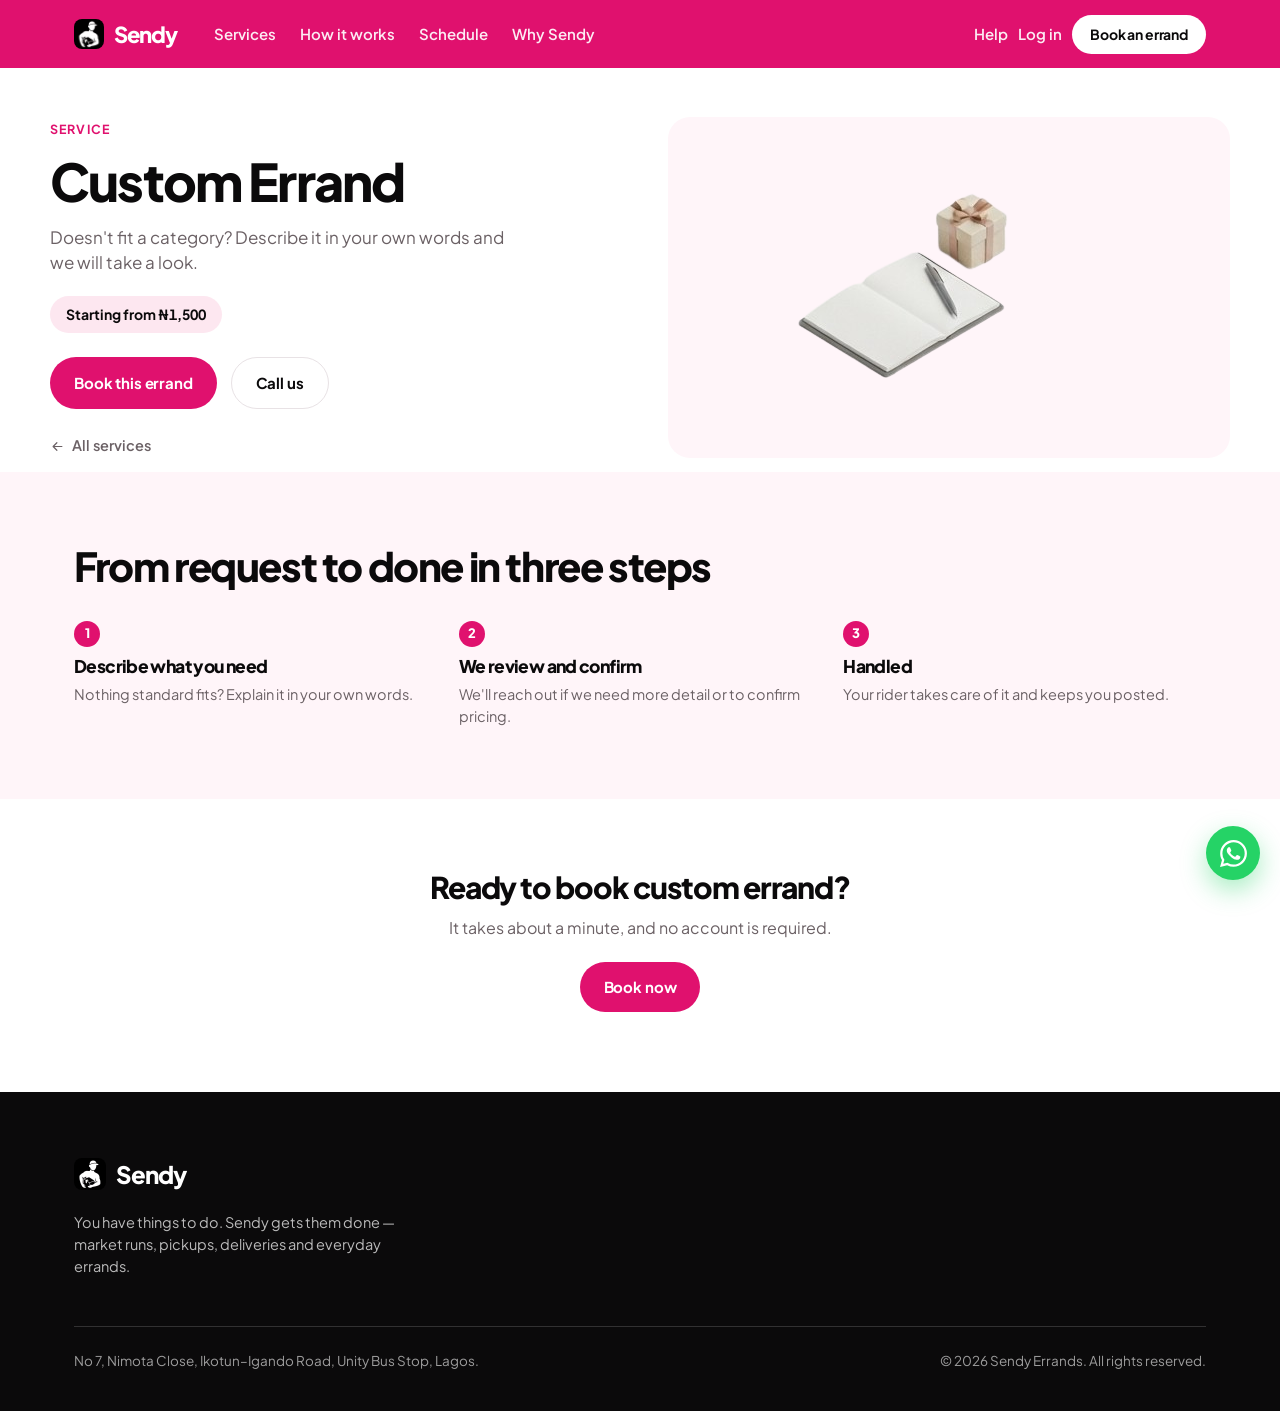
==== services/custom-errand.html @ cc8cc97a "Put the parked redesign on sendyerrands.online The Uber-inspired static redesign replaces the old si" ====
<!doctype html>
<html lang="en">
<head>
<meta charset="utf-8">
<meta name="viewport" content="width=device-width, initial-scale=1, viewport-fit=cover">

<title>Custom Errand | Sendy Errands</title>
<meta name="description" content="Doesn't fit a category? Describe it in your own words and we will take a look.">
<meta name="theme-color" content="#E0116E">

<link rel="icon" href="../img/logo-badge.png" type="image/png">
<link rel="preconnect" href="https://fonts.googleapis.com">
<link rel="preconnect" href="https://fonts.gstatic.com" crossorigin>
<link rel="stylesheet" href="https://fonts.googleapis.com/css2?family=Plus+Jakarta+Sans:wght@400;500;600;700;800&display=swap">
<link rel="stylesheet" href="../styles.css">
</head>
<body>

<a href="#main" class="skip">Skip to content</a>

<header class="nav">
  <div class="wrap nav__in">
    <a href="../index.html" class="nav__brand"><img src="../img/logo-badge.png" alt="">Sendy</a>
    <nav class="nav__links" aria-label="Primary">
      <a href="../index.html#services">Services</a>
      <a href="../index.html#how">How it works</a>
      <a href="../index.html#plan">Schedule</a>
      <a href="../index.html#why">Why Sendy</a>
    </nav>
    <div class="nav__right">
      <a href="tel:+2347047654376" class="nav__help">Help</a>
      <a href="../index.html#account" class="nav__help">Log in</a>
      <a href="https://sendyerrands.com/book.php" target="_blank" rel="noopener" class="btn btn--white btn--sm">Book an errand</a>
      <button type="button" class="burger" id="burger" aria-label="Open menu" aria-expanded="false" aria-controls="mobile-nav"><span></span><span></span><span></span></button>
    </div>
  </div>
</header>

<div class="mobile-nav" id="mobile-nav" data-open="false">
  <a href="../index.html#services">Services</a>
  <a href="../index.html#how">How it works</a>
  <a href="../index.html#plan">Schedule</a>
  <a href="../index.html#why">Why Sendy</a>
  <a href="../index.html#account">Log in</a>
  <a href="https://sendyerrands.com/book.php" target="_blank" rel="noopener" class="btn btn--white">Book an errand</a>
</div>

<main id="main">

  <section class="wrap svc-hero">
    <div>
      <span class="svc-hero__eyebrow">Service</span>
      <h1>Custom Errand</h1>
      <p class="svc-hero__lead">Doesn't fit a category? Describe it in your own words and we will take a look.</p>
      <span class="svc-hero__price">Starting from ₦1,500</span>
      <div class="svc-hero__actions">
        <a class="btn btn--pink" href="https://sendyerrands.com/book.php" target="_blank" rel="noopener">Book this errand</a>
        <a class="btn btn--ghost" href="tel:+2347047654376">Call us</a>
      </div>
      <a class="svc-back" href="../index.html#services">
        <svg width="15" height="15" viewBox="0 0 24 24" aria-hidden="true"><path d="M19 12H5M5 12l6-6M5 12l6 6" stroke="currentColor" stroke-width="1.9" fill="none" stroke-linecap="round" stroke-linejoin="round"/></svg>
        All services
      </a>
    </div>
    <div class="svc-hero__art">
      <img src="../img/services/custom-errand.png" alt="" loading="eager">
    </div>
  </section>

  <section class="sec sec--tint">
    <div class="wrap">
      <h2 class="sec__title">From request to done in three steps</h2>
      <div class="icards">
        <div class="icard">
          <span class="icard__n">1</span>
          <h3>Describe what you need</h3>
          <p>Nothing standard fits? Explain it in your own words.</p>
        </div>
        <div class="icard">
          <span class="icard__n">2</span>
          <h3>We review and confirm</h3>
          <p>We'll reach out if we need more detail or to confirm pricing.</p>
        </div>
        <div class="icard">
          <span class="icard__n">3</span>
          <h3>Handled</h3>
          <p>Your rider takes care of it and keeps you posted.</p>
        </div>
      </div>
    </div>
  </section>

  <section class="sec svc-cta">
    <div class="wrap">
      <h2>Ready to book custom errand?</h2>
      <p>It takes about a minute, and no account is required.</p>
      <a class="btn btn--pink" href="https://sendyerrands.com/book.php" target="_blank" rel="noopener">Book now</a>
    </div>
  </section>

</main>

<footer class="foot">
  <div class="wrap">
    <a href="../index.html" class="foot__brand"><img src="../img/logo-badge.png" alt="">Sendy</a>
    <p class="foot__about">You have things to do. Sendy gets them done — market runs, pickups, deliveries and everyday errands.</p>
    <div class="foot__base">
      <span>No 7, Nimota Close, Ikotun–Igando Road, Unity Bus Stop, Lagos.</span>
      <span>© 2026 Sendy Errands. All rights reserved.</span>
    </div>
  </div>
</footer>

<a class="wa" href="https://sendyerrands.com/book.php" target="_blank" rel="noopener" aria-label="Chat with Sendy on WhatsApp">
  <svg width="27" height="27" viewBox="0 0 24 24" aria-hidden="true"><path fill="currentColor" d="M17.47 14.38c-.3-.15-1.76-.87-2.03-.97-.27-.1-.47-.15-.67.15-.2.3-.77.97-.94 1.16-.17.2-.35.22-.64.08-.3-.15-1.26-.47-2.39-1.48-.88-.79-1.48-1.76-1.65-2.06-.17-.3-.02-.46.13-.6.13-.14.3-.35.45-.52.15-.18.2-.3.3-.5.1-.2.05-.37-.03-.52-.07-.15-.67-1.61-.91-2.2-.24-.58-.49-.5-.67-.51h-.57c-.2 0-.52.07-.8.37-.27.3-1.04 1.02-1.04 2.48 0 1.46 1.07 2.87 1.22 3.07.15.2 2.1 3.2 5.08 4.49.7.3 1.26.49 1.69.62.71.23 1.36.2 1.87.12.57-.09 1.76-.72 2-1.41.25-.7.25-1.29.18-1.42-.08-.12-.28-.2-.58-.34"/><path fill="currentColor" d="M12.05 21.79h-.01a9.87 9.87 0 0 1-5.03-1.38l-.36-.21-3.74.98 1-3.65-.24-.37a9.86 9.86 0 0 1-1.51-5.26C2.16 6.45 6.6 2.01 12.05 2.01c2.64 0 5.12 1.03 6.99 2.9a9.83 9.83 0 0 1 2.89 6.99c0 5.45-4.43 9.89-9.88 9.89m8.41-18.3A11.82 11.82 0 0 0 12.05.01C5.5.01.16 5.35.16 11.9c0 2.1.55 4.15 1.59 5.95L.06 24l6.3-1.65a11.88 11.88 0 0 0 5.69 1.45c6.55 0 11.89-5.34 11.89-11.9a11.82 11.82 0 0 0-3.48-8.41Z"/></svg>
</a>

<script>
(function () {
  var burger = document.getElementById('burger');
  var menu = document.getElementById('mobile-nav');
  if (!burger || !menu) return;
  function setOpen(open) {
    menu.setAttribute('data-open', open ? 'true' : 'false');
    burger.setAttribute('aria-expanded', open ? 'true' : 'false');
  }
  burger.addEventListener('click', function () { setOpen(menu.getAttribute('data-open') !== 'true'); });
  menu.addEventListener('click', function (e) { if (e.target.closest('a')) setOpen(false); });
  document.addEventListener('keydown', function (e) { if (e.key === 'Escape') setOpen(false); });
})();
</script>

</body>
</html>
---- styles.css ----
/* ==========================================================================
   SENDY ERRANDS — website redesign
   Structured so it can drop into the PHP site: this stylesheet goes to
   assets/css/, the header and footer map to includes/header.php and
   includes/footer.php, and each <section> maps to a block in the page body.
   ========================================================================== */

:root {
  /* Pink carries the structural weight, where the reference design uses black:
     the nav, the primary buttons, the emphasis. Text stays near-black — pink
     body copy at paragraph sizes is unreadable. */
  --pink:       #E0116E;
  --pink-deep:  #9C0B4E;
  --pink-tint:  #FDE7F0;
  --pink-wash:  #FFF5F9;

  --ink:        #0B0A0B;
  --paper:      #FFFFFF;
  --field:      #F2EFF0;
  --line:       #E8E2E5;
  --muted:      #6B6165;

  --r-field: 10px;
  --r-card:  16px;
  --r-panel: 22px;

  --wrap: 1180px;

  --font: 'Plus Jakarta Sans', -apple-system, BlinkMacSystemFont, 'Segoe UI', system-ui, sans-serif;
}

*, *::before, *::after { box-sizing: border-box; }

html { scroll-behavior: smooth; scroll-padding-top: 84px; }

body {
  margin: 0;
  background: var(--paper);
  color: var(--ink);
  font-family: var(--font);
  font-size: 16px;
  line-height: 1.5;
  -webkit-font-smoothing: antialiased;
  padding-left: env(safe-area-inset-left, 0px);
  padding-right: env(safe-area-inset-right, 0px);
  overflow-x: hidden;
}

img { max-width: 100%; height: auto; display: block; }
a { color: inherit; text-decoration: none; }
ul { margin: 0; padding: 0; list-style: none; }
button { font: inherit; cursor: pointer; }

h1, h2, h3, h4 {
  margin: 0;
  font-weight: 800;
  letter-spacing: -0.035em;
  line-height: 1.08;
  text-wrap: balance;
}

p { margin: 0; }

:focus-visible {
  outline: 3px solid var(--pink);
  outline-offset: 3px;
  border-radius: 6px;
}

@media (prefers-reduced-motion: reduce) {
  *, *::before, *::after {
    animation-duration: .001ms !important;
    transition-duration: .001ms !important;
    scroll-behavior: auto !important;
  }
}

.wrap { max-width: var(--wrap); margin: 0 auto; padding-inline: 24px; }

.skip { position: absolute; left: -9999px; }
.skip:focus {
  left: 16px; top: 16px; z-index: 200;
  background: #fff; color: var(--ink);
  padding: 12px 18px; border-radius: 10px; font-weight: 700;
}

/* ---------- buttons ---------- */
.btn {
  display: inline-flex;
  align-items: center;
  justify-content: center;
  gap: 8px;
  border: 0;
  border-radius: 999px;
  padding: 14px 24px;
  font-size: 15px;
  font-weight: 700;
  letter-spacing: -0.01em;
  white-space: nowrap;
  transition: background .18s ease, color .18s ease, border-color .18s ease;
}
.btn--pink  { background: var(--pink); color: #fff; }
.btn--pink:hover { background: var(--pink-deep); }
.btn--white { background: #fff; color: var(--ink); }
.btn--white:hover { background: #f1eced; }
.btn--dark  { background: var(--ink); color: #fff; }
.btn--dark:hover { background: #2a2528; }
.btn--ghost { background: transparent; color: var(--ink); border: 1.5px solid var(--line); }
.btn--ghost:hover { border-color: var(--ink); }
.btn--sm    { padding: 9px 18px; font-size: 14px; }
.btn--block { width: 100%; }

/* ---------- nav ---------- */
.nav {
  position: sticky;
  top: 0;
  z-index: 100;
  background: var(--pink);
  color: #fff;
  padding-top: env(safe-area-inset-top, 0px);
}
.nav__in {
  display: flex;
  align-items: center;
  gap: 28px;
  height: 68px;
}
.nav__brand {
  display: inline-flex;
  align-items: center;
  gap: 10px;
  font-size: 22px;
  font-weight: 800;
  letter-spacing: -0.04em;
  margin-right: 8px;
}
.nav__brand img {
  width: 30px; height: 30px;
  border-radius: 8px;
  background: #fff;
}
.nav__links { display: flex; gap: 24px; font-size: 15px; font-weight: 600; }
.nav__links a { opacity: .92; }
.nav__links a:hover { opacity: 1; text-decoration: underline; text-underline-offset: 4px; }
.nav__right { display: flex; align-items: center; gap: 10px; margin-left: auto; }
.nav__help { font-size: 15px; font-weight: 600; opacity: .92; }
.nav__help:hover { opacity: 1; }

.burger {
  display: none;
  width: 40px; height: 40px;
  border-radius: 10px;
  border: 1.5px solid rgba(255,255,255,.45);
  background: transparent;
  flex-direction: column;
  align-items: center;
  justify-content: center;
  gap: 4px;
}
.burger span { width: 16px; height: 1.8px; background: #fff; border-radius: 2px; }

.mobile-nav { display: none; background: var(--pink); color: #fff; padding: 4px 24px 20px; }
.mobile-nav[data-open="true"] { display: block; }
.mobile-nav a {
  display: block;
  padding: 13px 0;
  font-size: 16px;
  font-weight: 600;
  border-bottom: 1px solid rgba(255,255,255,.22);
}
.mobile-nav .btn { margin-top: 16px; width: 100%; }

@media (max-width: 960px) {
  .nav__links, .nav__help { display: none; }
  .burger { display: flex; }
}
@media (max-width: 520px) {
  .nav__right .btn { display: none; }
}

/* ---------- hero ---------- */
.hero { padding: 56px 0 72px; }
.hero__grid {
  display: grid;
  grid-template-columns: 1fr 1fr;
  gap: 64px;
  align-items: start;
}
.hero__place {
  display: inline-flex;
  align-items: center;
  gap: 8px;
  font-size: 14px;
  font-weight: 600;
  color: var(--muted);
  margin-bottom: 18px;
}
.hero__place svg { color: var(--ink); }
.hero__change {
  border: 0;
  background: none;
  padding: 0;
  font: inherit;
  font-weight: 600;
  color: var(--ink);
  text-decoration: underline;
  text-underline-offset: 3px;
}
.hero__change:hover { color: var(--pink); }
.hero__city-select {
  font: inherit;
  font-weight: 600;
  color: var(--ink);
  background: #fff;
  border: 1.5px solid var(--line);
  border-radius: 8px;
  padding: 5px 9px;
}
.hero h1 {
  font-size: clamp(38px, 5.4vw, 60px);
  max-width: 11ch;
}
.hero__lead {
  margin-top: 18px;
  font-size: 17px;
  color: var(--muted);
  max-width: 38ch;
}

/* The pickup/drop-off pair, joined by a line between the two markers — the
   errand has a start and an end, and the control should look like it. */
.route { margin-top: 26px; display: grid; gap: 2px; position: relative; }
.route__row {
  display: flex;
  align-items: center;
  gap: 14px;
  background: var(--field);
  border-radius: var(--r-field);
  padding: 0 16px;
}
.route__row:first-child { border-radius: var(--r-field) var(--r-field) 4px 4px; }
.route__row:last-child  { border-radius: 4px 4px var(--r-field) var(--r-field); }
.route__marker { flex: none; width: 10px; display: grid; place-items: center; }
.route__marker i {
  display: block; width: 9px; height: 9px;
  background: var(--ink);
}
.route__marker--start i { border-radius: 50%; }
.route__marker--end i   { border-radius: 2px; }
.route__row input {
  flex: 1;
  min-width: 0;
  border: 0;
  background: transparent;
  padding: 18px 0;
  font: inherit;
  font-size: 15.5px;
  color: var(--ink);
}
.route__row input::placeholder { color: #7d7276; }
.route__row input:focus { outline: none; }
.route__link {
  position: absolute;
  left: 20px; top: 28px;
  width: 1.5px; height: 24px;
  background: var(--ink);
  opacity: .45;
}
.route__locate { flex: none; color: var(--ink); background: none; border: 0; padding: 6px; display: grid; place-items: center; }

.hero__actions { display: flex; flex-wrap: wrap; align-items: center; gap: 18px; margin-top: 22px; }
.hero__note { font-size: 14.5px; font-weight: 600; text-decoration: underline; text-underline-offset: 3px; }

/* hero visual + the glass strip carried over from the reference: a floating
   prompt over the image, which is a genuinely good place for the one action
   the page most wants. */
.hero__visual { position: relative; border-radius: var(--r-panel); overflow: hidden; }
.hero__visual img { width: 100%; aspect-ratio: 4 / 3.35; object-fit: cover; object-position: center 22%; }
.glass {
  position: absolute;
  left: 16px; right: 16px; bottom: 16px;
  display: flex;
  align-items: center;
  justify-content: space-between;
  gap: 16px;
  padding: 14px 14px 14px 22px;
  border-radius: 16px;
  background: rgba(22,16,19,.42);
  backdrop-filter: blur(16px) saturate(140%);
  -webkit-backdrop-filter: blur(16px) saturate(140%);
  border: 1px solid rgba(255,255,255,.22);
}
.glass strong { color: #fff; font-size: 16.5px; font-weight: 700; letter-spacing: -0.02em; }

@media (max-width: 900px) {
  .hero { padding: 36px 0 52px; }
  .hero__grid { grid-template-columns: 1fr; gap: 36px; }
  .hero h1 { max-width: none; }
}

/* On a phone the hero photo is dropped entirely. Stacked, it pushes the one
   thing that matters — the pickup and drop-off fields — below the fold, and a
   decorative image is a poor trade for the page's primary action. The glass
   strip's call to action is already repeated in the nav and further down, so
   nothing is lost with it. */
@media (max-width: 760px) {
  .hero__visual { display: none; }
  .hero { padding-bottom: 36px; }
}

@media (max-width: 430px) {
  .glass { flex-direction: column; align-items: stretch; text-align: center; padding: 16px; }
}

/* ---------- section scaffolding ---------- */
.sec { padding: 72px 0; }
.sec--tint { background: var(--pink-wash); }
.sec__title { font-size: clamp(27px, 3.6vw, 40px); margin-bottom: 34px; }
.sec__lead { margin-top: 14px; color: var(--muted); font-size: 17px; max-width: 52ch; }

@media (max-width: 768px) { .sec { padding: 52px 0; } }

/* ---------- services ---------- */
.services {
  display: grid;
  grid-template-columns: repeat(auto-fit, minmax(248px, 1fr));
  gap: 20px;
}
.service {
  display: flex;
  flex-direction: column;
  background: var(--pink-wash);
  border-radius: var(--r-card);
  padding: 26px 24px 24px;
  transition: background .2s ease;
}
.service:hover { background: var(--pink-tint); }
.service__top { display: flex; align-items: flex-start; justify-content: space-between; gap: 12px; }
.service h3 { font-size: 19px; letter-spacing: -0.03em; }
.service p { margin-top: 8px; font-size: 14.5px; color: var(--muted); flex: 1; }
/* The illustration sits at a fixed box so seven images of different
   proportions still line up across the row. */
.service__art {
  flex: none;
  width: 92px; height: 78px;
  display: grid;
  place-items: center;
}
.service__art img { max-height: 78px; width: auto; }
.service__price {
  margin-top: 16px;
  font-size: 13px;
  font-weight: 700;
  color: var(--ink);
  font-variant-numeric: tabular-nums;
}
.service .btn { margin-top: 16px; align-self: flex-start; }

/* ---------- "plan ahead" banner ---------- */
.plan { display: grid; grid-template-columns: 1.62fr 1fr; gap: 24px; align-items: start; }
/* No padding on the grid itself — it applied to the art column too, which is
   what put a stubborn band of tint above the illustration. The copy column
   carries its own padding instead, so the art can sit flush to the panel. */
.plan__panel {
  position: relative;
  display: grid;
  /* Weighted to the copy: an even split squeezed the date and time fields onto
     separate rows, and the form is the point of the panel. */
  grid-template-columns: 1.15fr 0.85fr;
  gap: 20px;
  background: var(--pink-tint);
  border-radius: var(--r-panel);
  padding: 0;
  overflow: hidden;
  align-items: center;
}
/* Padding on all four sides. Previously the right and bottom were zero, which
   left the call to action pressed against the edge of the panel. */
.plan__copy { padding: 36px; }
.plan__tabs { display: flex; gap: 8px; margin-bottom: 22px; }
.plan__tab {
  border: 0;
  border-radius: 999px;
  padding: 9px 20px;
  font-size: 14px;
  font-weight: 700;
  background: rgba(255,255,255,.7);
  color: var(--ink);
}
.plan__tab[aria-selected="true"] { background: var(--pink); color: #fff; }
.plan__panel h2 { font-size: clamp(25px, 2.8vw, 34px); max-width: 15ch; }
.plan__panel p { margin-top: 12px; color: #6a5a61; font-size: 15.5px; max-width: 30ch; }
.plan__label { margin-top: 24px; font-size: 14px; font-weight: 700; }
.plan__fields { display: flex; gap: 12px; margin-top: 12px; flex-wrap: wrap; }
.plan__field { flex: 1; min-width: 132px; }
.plan__field span { display: block; font-size: 12px; color: #7d6b72; margin-bottom: 5px; }
.plan__field-in {
  display: flex; align-items: center; gap: 9px;
  background: #fff;
  border-radius: var(--r-field);
  padding: 12px 14px;
}
.plan__field-in svg { flex: none; color: var(--ink); }
.plan__field-in input {
  border: 0; background: transparent; font: inherit; font-size: 15px;
  width: 100%; min-width: 0; color: var(--ink);
}
.plan__field-in input:focus { outline: none; }
.plan__panel .btn { margin-top: 20px; }

/* A cut-out illustration sitting on the tint, with room around it — rather
   than a framed photo bled to the panel edge. Nothing to crop, so nothing to
   scale awkwardly against the border. */
.plan__art { align-self: center; display: grid; place-items: center; padding: 28px 36px 28px 0; }
.plan__art img { width: 100%; height: auto; max-height: 330px; object-fit: contain; }

.plan__side {
  border: 1px solid var(--line);
  border-radius: var(--r-panel);
  padding: 26px 24px;
}
.plan__side h3 { font-size: 19px; }
.plan__side ul { margin-top: 8px; }
.plan__side li {
  display: flex;
  gap: 14px;
  padding: 16px 0;
  border-bottom: 1px solid var(--line);
  font-size: 15px;
  color: var(--ink);
}
.plan__side li:last-of-type { border-bottom: 0; }
.plan__side li svg { flex: none; margin-top: 2px; color: var(--ink); }
.plan__terms { display: inline-block; margin-top: 8px; font-size: 14px; font-weight: 600; text-decoration: underline; text-underline-offset: 3px; }

@media (max-width: 1020px) {
  .plan { grid-template-columns: 1fr; }
}
@media (max-width: 720px) {
  .plan__panel { grid-template-columns: 1fr; }
  .plan__copy { padding: 28px 24px 26px; }
  /* Stacked, the art gets its own band rather than a column height to fill. */
  .plan__art { height: auto; }
  .plan__art img { max-height: 260px; }
}

/* ---------- account / log in block ---------- */
.account { display: grid; grid-template-columns: 1fr 1.05fr; gap: 56px; align-items: center; }
.account h2 { font-size: clamp(26px, 3.2vw, 38px); max-width: 14ch; }
.account p { margin-top: 16px; color: var(--muted); font-size: 16.5px; max-width: 40ch; }
.account__actions { display: flex; flex-wrap: wrap; align-items: center; gap: 18px; margin-top: 26px; }
.account__link { font-size: 15px; font-weight: 600; text-decoration: underline; text-underline-offset: 3px; }
.account__art {
  background: var(--pink-wash);
  border-radius: var(--r-panel);
  padding: 26px;
  display: grid;
  place-items: center;
}
.account__art img { max-height: 300px; width: auto; }
@media (max-width: 900px) {
  .account { grid-template-columns: 1fr; gap: 30px; }
  .account h2 { max-width: none; }
}

/* ---------- feature block ----------
   A framed scene on one side, the pitch on the other. Unlike the cut-out
   illustrations elsewhere, this one keeps its own background — it is a painted
   scene, and stripping it would leave a person floating with no desk. */
.feature { display: grid; grid-template-columns: 1fr 1fr; gap: 60px; align-items: center; }
.feature__art { border-radius: var(--r-card); overflow: hidden; background: var(--pink-wash); }
.feature__art img { width: 100%; height: auto; display: block; }
.feature h2 { font-size: clamp(26px, 3.2vw, 38px); max-width: 15ch; }
.feature p { margin-top: 16px; color: var(--muted); font-size: 16.5px; max-width: 42ch; }
.feature__actions { display: flex; flex-wrap: wrap; align-items: center; gap: 18px; margin-top: 26px; }
.feature__link { font-size: 15px; font-weight: 600; text-decoration: underline; text-underline-offset: 3px; }
.feature__link:hover { color: var(--pink); }
@media (max-width: 900px) {
  .feature { grid-template-columns: 1fr; gap: 30px; }
  .feature h2 { max-width: none; }
}

/* ---------- steps / trust: illustration cards ----------
   One shared card so the two sections read as the same system — an image
   plate on the tint, then heading, then copy. */
.icards { display: grid; grid-template-columns: repeat(auto-fit, minmax(235px, 1fr)); gap: 22px; }
.icard { display: flex; flex-direction: column; }
.icard__plate {
  background: var(--pink-wash);
  border-radius: var(--r-card);
  height: 168px;
  display: grid;
  place-items: center;
  padding: 16px;
  margin-bottom: 18px;
}
.sec--tint .icard__plate { background: #fff; }
.icard__plate img { max-height: 136px; width: auto; }
.icard__n {
  display: inline-grid; place-items: center;
  width: 26px; height: 26px;
  border-radius: 50%;
  background: var(--pink);
  color: #fff;
  font-size: 13px; font-weight: 800;
  margin-bottom: 10px;
}
.icard h3 { font-size: 17.5px; }
.icard p { margin-top: 8px; font-size: 14.5px; color: var(--muted); }

/* ---------- service detail page ---------- */
.svc-hero { display: grid; grid-template-columns: 1fr 1fr; gap: 56px; align-items: center; padding: 48px 0 12px; }
.svc-hero__eyebrow {
  display: inline-block;
  font-size: 12.5px; font-weight: 700; letter-spacing: .09em; text-transform: uppercase;
  color: var(--pink);
  margin-bottom: 14px;
}
.svc-hero h1 { font-size: clamp(34px, 4.6vw, 52px); }
.svc-hero__lead { margin-top: 16px; font-size: 17px; color: var(--muted); max-width: 40ch; }
.svc-hero__price {
  display: inline-block;
  margin-top: 20px;
  background: var(--pink-tint);
  color: var(--ink);
  border-radius: 999px;
  padding: 8px 16px;
  font-size: 14px; font-weight: 700;
  font-variant-numeric: tabular-nums;
}
.svc-hero__actions { display: flex; flex-wrap: wrap; gap: 14px; margin-top: 24px; }
.svc-hero__art {
  background: var(--pink-wash);
  border-radius: var(--r-panel);
  padding: 30px;
  display: grid; place-items: center;
}
.svc-hero__art img { max-height: 320px; width: auto; }
@media (max-width: 900px) {
  .svc-hero { grid-template-columns: 1fr; gap: 32px; padding-top: 28px; }
}

.svc-back {
  display: inline-flex; align-items: center; gap: 7px;
  margin-top: 26px;
  font-size: 14.5px; font-weight: 600; color: var(--muted);
}
.svc-back:hover { color: var(--ink); }

.svc-cta { text-align: center; }
.svc-cta h2 { font-size: clamp(23px, 2.6vw, 30px); }
.svc-cta p { margin: 12px auto 22px; color: var(--muted); max-width: 42ch; }

/* ---------- footer ---------- */
.foot { background: var(--ink); color: #fff; padding: 64px 0 40px; margin-top: 8px; }
.foot__brand { display: inline-flex; align-items: center; gap: 10px; font-size: 24px; font-weight: 800; letter-spacing: -0.04em; }
.foot__brand img { width: 32px; height: 32px; border-radius: 8px; background: #fff; }
.foot__grid { display: grid; grid-template-columns: 1.4fr repeat(3, 1fr); gap: 40px; margin-top: 36px; }
.foot h4 { font-size: 15px; margin-bottom: 16px; }
.foot li { margin-bottom: 11px; }
.foot li a, .foot li span { font-size: 14.5px; color: rgba(255,255,255,.72); }
.foot li a:hover { color: #fff; }
.foot__about { margin-top: 16px; font-size: 14.5px; color: rgba(255,255,255,.72); max-width: 30ch; }
.foot__socials { display: flex; gap: 10px; margin-top: 20px; }
.foot__socials a {
  width: 38px; height: 38px;
  border-radius: 50%;
  border: 1px solid rgba(255,255,255,.28);
  display: grid; place-items: center;
  color: #fff;
}
.foot__socials a:hover { background: var(--pink); border-color: var(--pink); }
.foot__base {
  margin-top: 48px; padding-top: 24px;
  border-top: 1px solid rgba(255,255,255,.16);
  display: flex; flex-wrap: wrap; gap: 12px 26px; justify-content: space-between;
  font-size: 13.5px; color: rgba(255,255,255,.6);
}
@media (max-width: 860px) { .foot__grid { grid-template-columns: 1fr 1fr; } }
@media (max-width: 470px) { .foot__grid { grid-template-columns: 1fr; } }

/* ---------- app ---------- */
.app { display: grid; grid-template-columns: 1fr 1fr; gap: 56px; align-items: center; }
.app h2 { font-size: clamp(26px, 3.2vw, 38px); max-width: 16ch; }
.app p { margin-top: 16px; color: var(--muted); font-size: 16.5px; max-width: 42ch; }
.app__list { display: grid; gap: 13px; margin-top: 26px; }
.app__list li { display: flex; align-items: flex-start; gap: 11px; font-size: 15.5px; }
.app__list svg { flex: none; margin-top: 3px; color: var(--pink); }
.app__stores { display: flex; flex-wrap: wrap; gap: 12px; margin-top: 28px; }
/* Not links. The apps are not published, and a button that looks live but goes
   nowhere is worse than a label that tells the truth. */
.store-tag {
  display: inline-flex; align-items: center; gap: 10px;
  border: 1.5px dashed var(--line);
  border-radius: 12px;
  padding: 11px 17px;
  color: var(--muted);
}
.store-tag svg { flex: none; }
.store-tag small { display: block; font-size: 10.5px; letter-spacing: .07em; text-transform: uppercase; }
.store-tag b { font-size: 14.5px; color: var(--ink); }
.app__art {
  background: var(--pink-wash);
  border-radius: var(--r-panel);
  display: grid; place-items: end center;
  overflow: hidden;
  min-height: 380px;
}
.app__art img { max-height: 420px; width: auto; }
@media (max-width: 900px) {
  .app { grid-template-columns: 1fr; gap: 32px; }
  .app h2 { max-width: none; }
  .app__art { min-height: 300px; }
  .app__art img { max-height: 320px; }
}

/* ---------- customer stories ---------- */
.stories { display: grid; grid-template-columns: repeat(auto-fit, minmax(270px, 1fr)); gap: 22px; }
.story {
  background: #fff;
  border: 1px solid var(--line);
  border-radius: var(--r-card);
  padding: 26px 24px;
  display: flex;
  flex-direction: column;
}
.sec--tint .story { border-color: transparent; }
.story__stars { color: var(--pink); font-size: 14px; letter-spacing: .12em; }
.story blockquote { margin: 14px 0 0; font-size: 16px; line-height: 1.55; flex: 1; }
.story__who { display: flex; align-items: center; gap: 12px; margin-top: 20px; }
.story__who b { font-size: 14.5px; }
.story__who span { display: block; font-size: 12.5px; color: var(--muted); }
.story__av {
  width: 42px; height: 42px;
  border-radius: 50%;
  object-fit: cover;
  flex: none;
  background: var(--pink-tint);
}

/* ---------- faq ---------- */
.faq { max-width: 780px; margin: 0 auto; }
.faq details { border-bottom: 1px solid var(--line); }
.faq summary {
  display: flex; align-items: center; justify-content: space-between; gap: 18px;
  padding: 20px 2px;
  cursor: pointer;
  font-size: 17px; font-weight: 700; letter-spacing: -0.02em;
  list-style: none;
}
.faq summary::-webkit-details-marker { display: none; }
.faq summary::after {
  content: "";
  flex: none;
  width: 11px; height: 11px;
  border-right: 2px solid var(--pink);
  border-bottom: 2px solid var(--pink);
  transform: rotate(45deg) translate(-2px, -2px);
  transition: transform .18s ease;
}
.faq details[open] summary::after { transform: rotate(225deg) translate(-3px, -3px); }
.faq details p { padding: 0 2px 22px; font-size: 15.5px; color: var(--muted); max-width: 62ch; }

/* ---------- booking flow ---------- */
.book-head { padding: 44px 0 8px; }
.book-head h1 { font-size: clamp(32px, 4.2vw, 46px); }
.book-head p { margin-top: 14px; color: var(--muted); font-size: 17px; max-width: 46ch; }

.book-grid { display: grid; grid-template-columns: 1fr 350px; gap: 40px; align-items: start; padding-bottom: 20px; }

.book-step { padding: 30px 0; border-top: 1px solid var(--line); }
.book-step:first-of-type { border-top: 0; padding-top: 18px; }
.book-step__head { display: flex; align-items: center; gap: 12px; margin-bottom: 18px; }
.book-step__n {
  width: 27px; height: 27px; flex: none;
  border-radius: 50%;
  background: var(--pink);
  color: #fff;
  display: grid; place-items: center;
  font-size: 13px; font-weight: 800;
}
.book-step h2 { font-size: 20px; }
.book-step__hint { margin-top: -8px; margin-bottom: 16px; font-size: 14.5px; color: var(--muted); }

/* service picker */
.pick { display: grid; grid-template-columns: repeat(auto-fit, minmax(160px, 1fr)); gap: 10px; }
.pick label {
  position: relative;
  display: flex; align-items: center; gap: 11px;
  background: var(--pink-wash);
  border: 2px solid transparent;
  border-radius: 12px;
  padding: 12px 14px;
  cursor: pointer;
  font-size: 14.5px; font-weight: 600;
  transition: border-color .15s ease, background .15s ease;
}
.pick label:hover { background: var(--pink-tint); }
.pick input { position: absolute; opacity: 0; pointer-events: none; }
.pick input:checked + .pick__in { }
.pick label:has(input:checked) { border-color: var(--pink); background: #fff; }
.pick label:has(input:focus-visible) { outline: 3px solid var(--pink); outline-offset: 2px; }
.pick img { width: 34px; height: 30px; object-fit: contain; flex: none; }

/* fields */
.frow { display: grid; grid-template-columns: 1fr 1fr; gap: 14px; }
.fld { display: block; }
.fld > span { display: block; font-size: 13px; font-weight: 700; margin-bottom: 6px; }
.fld input, .fld textarea, .fld select {
  width: 100%;
  border: 1.5px solid var(--line);
  border-radius: var(--r-field);
  background: #fff;
  padding: 13px 14px;
  font: inherit;
  font-size: 15.5px;
  color: var(--ink);
}
.fld textarea { min-height: 96px; resize: vertical; }
.fld input:focus, .fld textarea:focus, .fld select:focus { outline: none; border-color: var(--pink); }
.fld + .fld, .frow + .fld, .fld + .frow, .frow + .frow { margin-top: 14px; }
.fld__note { margin-top: 6px; font-size: 12.5px; color: var(--muted); }

/* summary */
.summary {
  position: sticky;
  top: 88px;
  border: 1px solid var(--line);
  border-radius: var(--r-panel);
  padding: 24px;
  background: #fff;
}
.summary h3 { font-size: 18px; }
.summary dl { margin: 16px 0 0; display: grid; gap: 12px; }
.summary .row { display: flex; justify-content: space-between; gap: 14px; font-size: 14.5px; }
.summary dt { color: var(--muted); flex: none; }
.summary dd { margin: 0; font-weight: 600; text-align: right; word-break: break-word; }
.summary__total {
  margin-top: 18px; padding-top: 16px;
  border-top: 1px solid var(--line);
  display: flex; justify-content: space-between; align-items: baseline;
}
.summary__total b { font-size: 19px; font-variant-numeric: tabular-nums; }
.summary .btn { margin-top: 18px; }
.summary__fine { margin-top: 12px; font-size: 12.5px; color: var(--muted); }

.book-done {
  display: none;
  background: var(--pink-tint);
  border-radius: var(--r-card);
  padding: 20px 22px;
  margin-top: 18px;
}
.book-done[data-shown="true"] { display: block; }
.book-done b { display: block; font-size: 16px; margin-bottom: 5px; }
.book-done p { font-size: 14.5px; color: #6a5a61; }

@media (max-width: 940px) {
  .book-grid { grid-template-columns: 1fr; }
  .summary { position: static; }
}
@media (max-width: 560px) {
  .frow { grid-template-columns: 1fr; }
}

/* ---------- whatsapp float ---------- */
.wa {
  position: fixed;
  right: 20px;
  bottom: calc(20px + env(safe-area-inset-bottom, 0px));
  z-index: 120;
  width: 54px; height: 54px;
  border-radius: 50%;
  background: #25D366;
  color: #fff;
  display: grid; place-items: center;
  box-shadow: 0 10px 26px rgba(37,211,102,.4);
}
.wa:hover { transform: scale(1.06); }
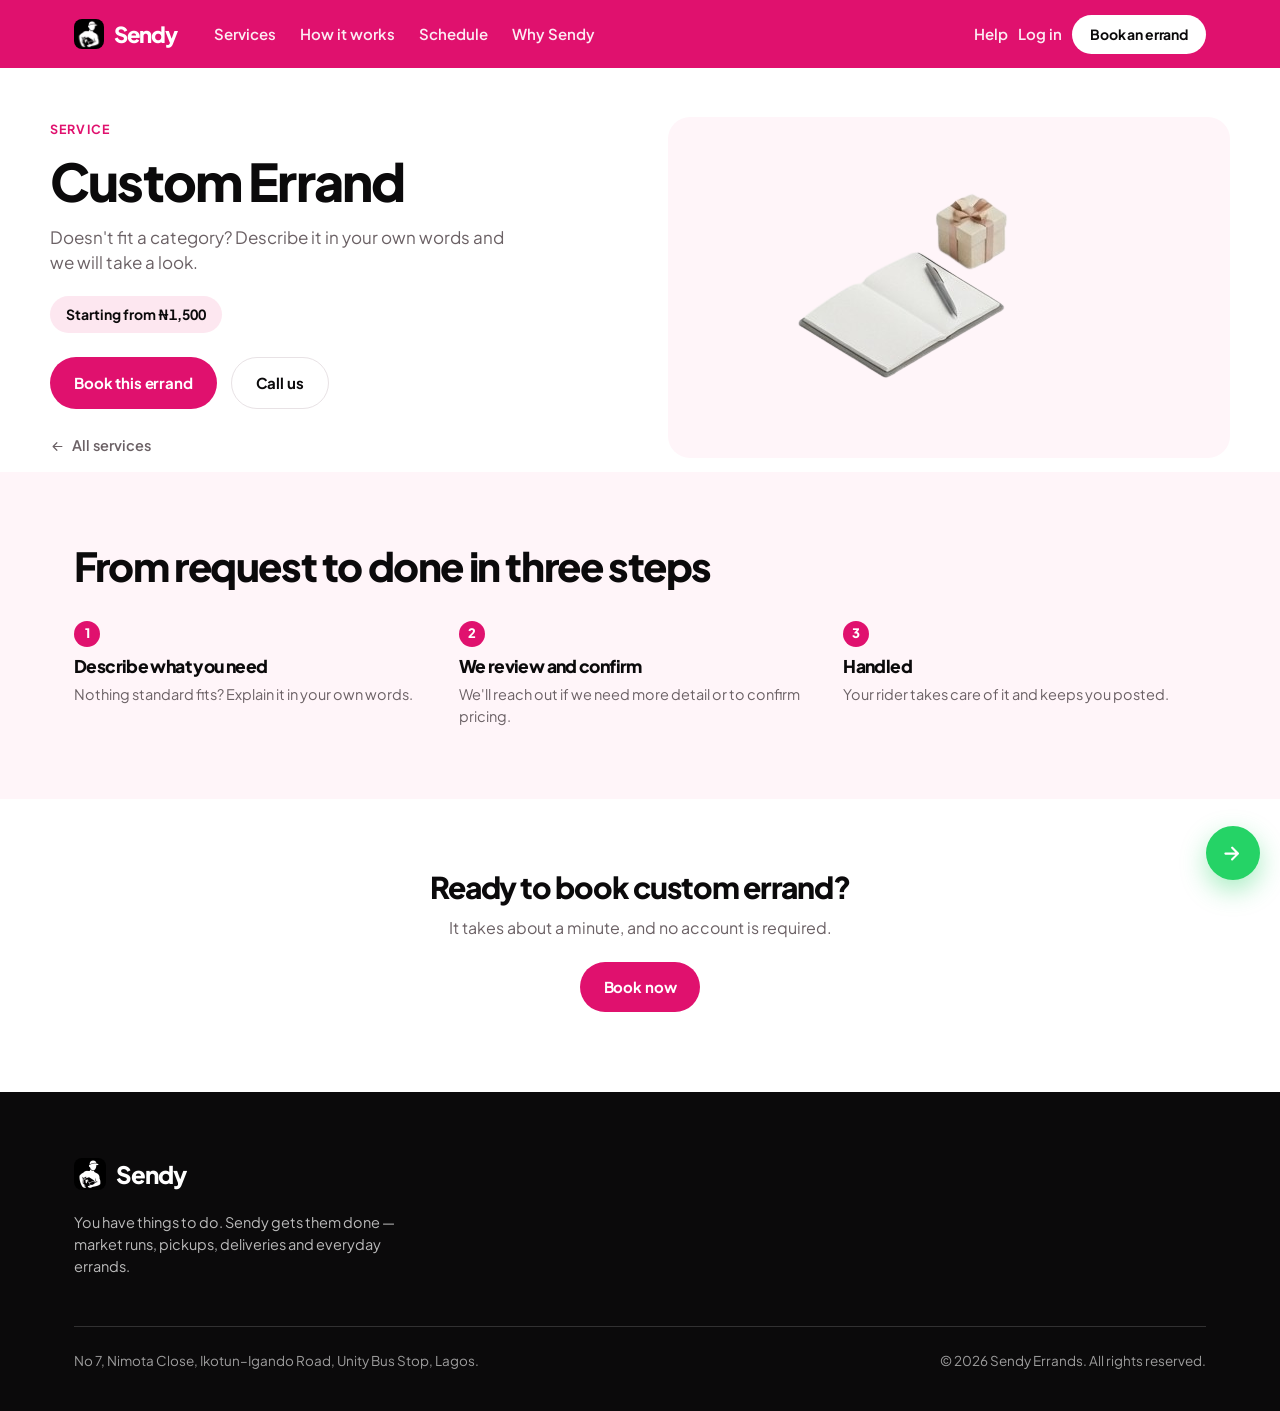
==== commit 4e7e8510: "Describe the errand flow the business actually runs, and make Log in work Every "Log in" on this sit" ====
--- a/services/custom-errand.html
+++ b/services/custom-errand.html
@@ -111,8 +111,10 @@
   </div>
 </footer>
 
-<a class="wa" href="https://sendyerrands.com/book.php" target="_blank" rel="noopener" aria-label="Chat with Sendy on WhatsApp">
-  <svg width="27" height="27" viewBox="0 0 24 24" aria-hidden="true"><path fill="currentColor" d="M17.47 14.38c-.3-.15-1.76-.87-2.03-.97-.27-.1-.47-.15-.67.15-.2.3-.77.97-.94 1.16-.17.2-.35.22-.64.08-.3-.15-1.26-.47-2.39-1.48-.88-.79-1.48-1.76-1.65-2.06-.17-.3-.02-.46.13-.6.13-.14.3-.35.45-.52.15-.18.2-.3.3-.5.1-.2.05-.37-.03-.52-.07-.15-.67-1.61-.91-2.2-.24-.58-.49-.5-.67-.51h-.57c-.2 0-.52.07-.8.37-.27.3-1.04 1.02-1.04 2.48 0 1.46 1.07 2.87 1.22 3.07.15.2 2.1 3.2 5.08 4.49.7.3 1.26.49 1.69.62.71.23 1.36.2 1.87.12.57-.09 1.76-.72 2-1.41.25-.7.25-1.29.18-1.42-.08-.12-.28-.2-.58-.34"/><path fill="currentColor" d="M12.05 21.79h-.01a9.87 9.87 0 0 1-5.03-1.38l-.36-.21-3.74.98 1-3.65-.24-.37a9.86 9.86 0 0 1-1.51-5.26C2.16 6.45 6.6 2.01 12.05 2.01c2.64 0 5.12 1.03 6.99 2.9a9.83 9.83 0 0 1 2.89 6.99c0 5.45-4.43 9.89-9.88 9.89m8.41-18.3A11.82 11.82 0 0 0 12.05.01C5.5.01.16 5.35.16 11.9c0 2.1.55 4.15 1.59 5.95L.06 24l6.3-1.65a11.88 11.88 0 0 0 5.69 1.45c6.55 0 11.89-5.34 11.89-11.9a11.82 11.82 0 0 0-3.48-8.41Z"/></svg>
+<a class="wa" href="https://sendyerrands.com/book.php" target="_blank" rel="noopener" aria-label="Book an errand">
+  <svg width="26" height="26" viewBox="0 0 24 24" aria-hidden="true">
+    <path d="M5 13.5h9.2l-3.6 3.6a1 1 0 1 0 1.4 1.4l5.3-5.3a1 1 0 0 0 0-1.4l-5.3-5.3a1 1 0 1 0-1.4 1.4l3.6 3.6H5a1 1 0 0 0 0 2Z" fill="currentColor"/>
+  </svg>
 </a>
 
 <script>
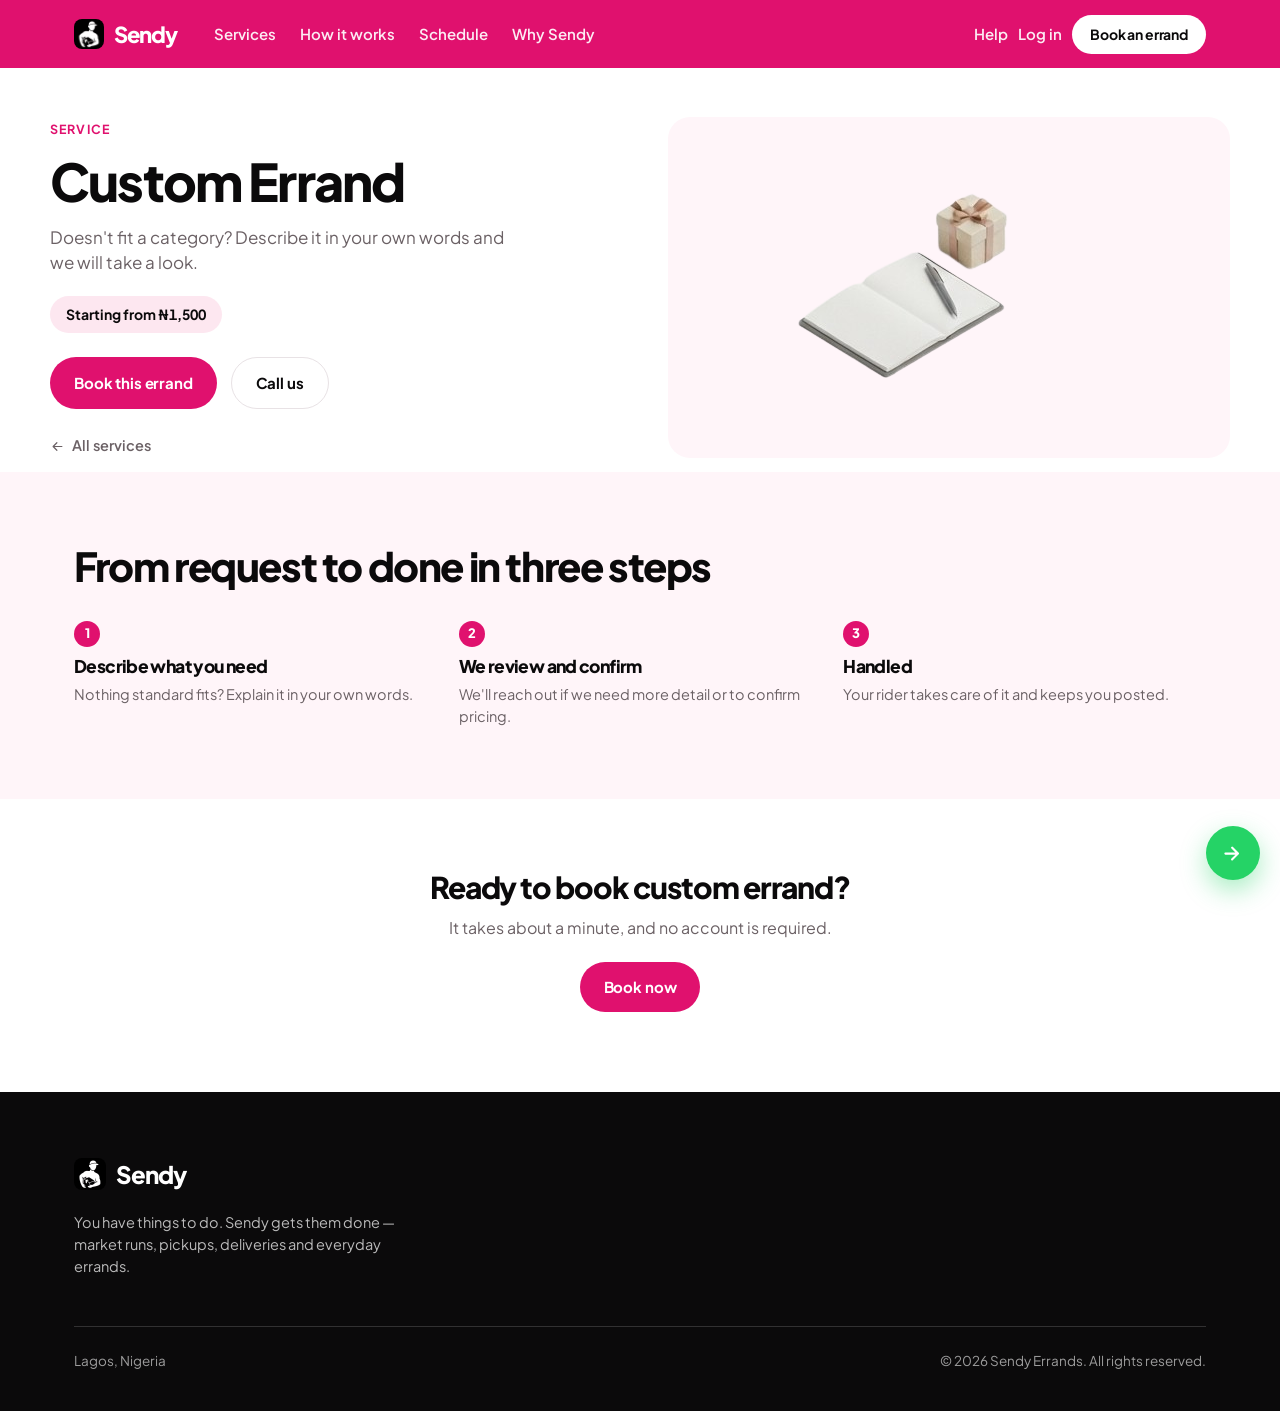
==== commit af31b816: "Take the street address off the public site The footer of every page carried "No 7, Nimota Close, Ik" ====
--- a/services/custom-errand.html
+++ b/services/custom-errand.html
@@ -105,7 +105,7 @@
     <a href="../index.html" class="foot__brand"><img src="../img/logo-badge.png" alt="">Sendy</a>
     <p class="foot__about">You have things to do. Sendy gets them done — market runs, pickups, deliveries and everyday errands.</p>
     <div class="foot__base">
-      <span>No 7, Nimota Close, Ikotun–Igando Road, Unity Bus Stop, Lagos.</span>
+      <span>Lagos, Nigeria</span>
       <span>© 2026 Sendy Errands. All rights reserved.</span>
     </div>
   </div>
